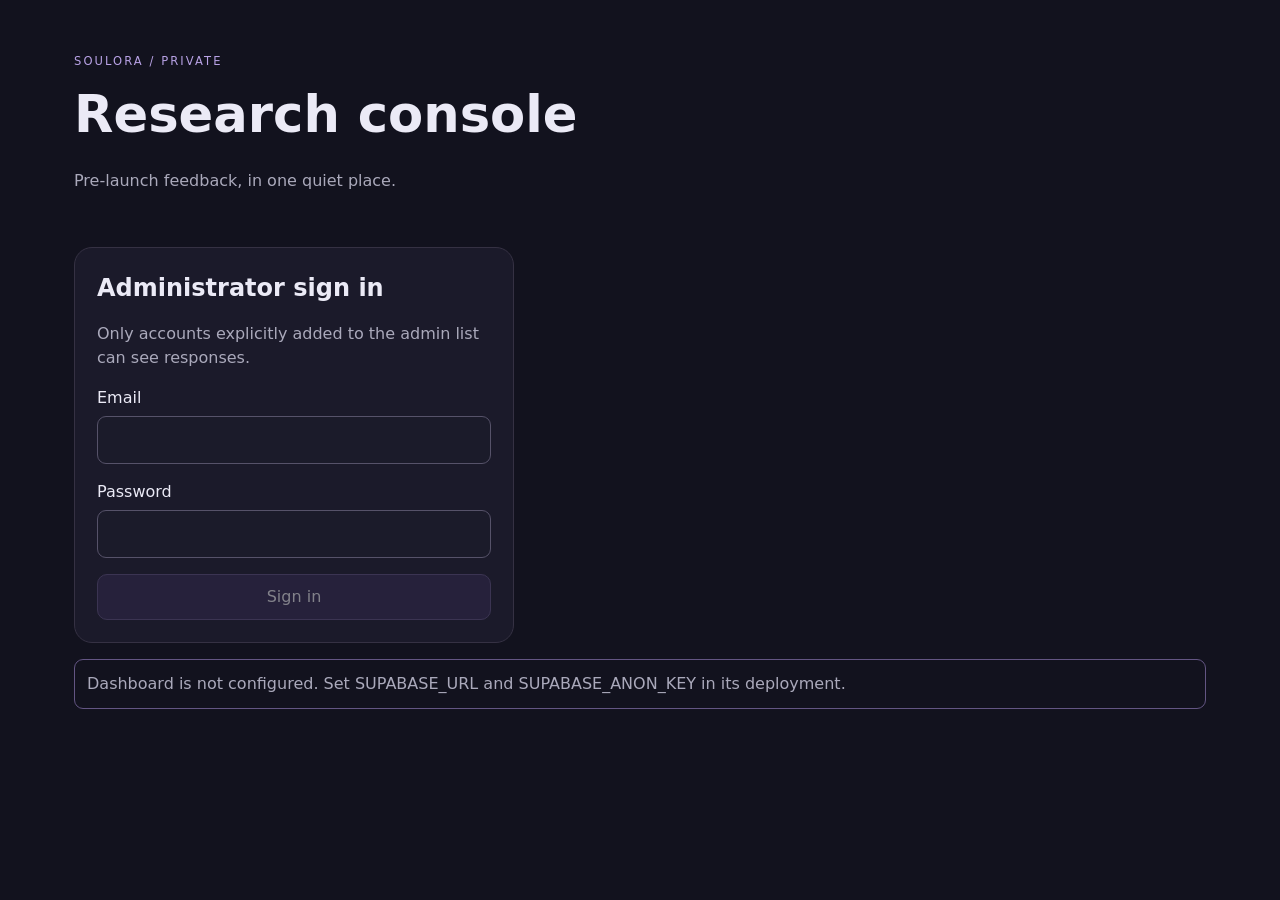
==== dashboard/index.html @ 777b0502 "feat: add prelaunch research backend" ====
<!doctype html>
<html lang="en">
<head>
  <meta charset="utf-8" />
  <meta name="viewport" content="width=device-width, initial-scale=1" />
  <meta name="robots" content="noindex, nofollow" />
  <title>Soulora · Research console</title>
  <link rel="stylesheet" href="./styles.css" />
</head>
<body>
  <main class="shell">
    <header><div><span class="eyebrow">SOULORA / PRIVATE</span><h1>Research console</h1><p>Pre-launch feedback, in one quiet place.</p></div><button id="sign-out" hidden>Sign out</button></header>
    <section id="login-panel" class="card login">
      <h2>Administrator sign in</h2><p>Only accounts explicitly added to the admin list can see responses.</p>
      <form id="login-form"><label>Email<input type="email" name="email" autocomplete="username" required /></label><label>Password<input type="password" name="password" autocomplete="current-password" required /></label><button type="submit">Sign in</button></form>
    </section>
    <section id="console" hidden>
      <div class="metrics" id="metrics"></div>
      <div class="toolbar"><label>Filter status <select id="status-filter"><option value="">All responses</option><option value="new">New</option><option value="reviewed">Reviewed</option><option value="contacted">Contacted</option></select></label><button id="refresh">Refresh</button><button id="export">Export displayed CSV</button></div>
      <div id="responses" class="responses"></div><div class="pagination"><button id="previous" disabled>Previous</button><span id="page-label"></span><button id="next" disabled>Next</button></div>
      <p class="hint">Research opt-in permits interview invitations only. This form does not grant marketing permission. Verify identity before handling an access or deletion request.</p>
    </section>
    <p id="message" role="status" aria-live="polite"></p>
  </main>
  <script type="module" src="./app.js"></script>
</body>
</html>
---- dashboard/styles.css ----
:root{font:16px/1.5 system-ui,-apple-system,sans-serif;color:#ebeaf6;background:#12121e}*{box-sizing:border-box}body{margin:0}.shell{max-width:1180px;margin:auto;padding:48px 24px}header{display:flex;align-items:start;justify-content:space-between;gap:20px;margin-bottom:38px}.eyebrow{color:#b8a2e5;letter-spacing:.18em;font-size:.72rem}h1{font-size:clamp(2rem,4vw,3.3rem);margin:4px 0}h2{margin:0 0 10px}p{color:#aaa9bb}button,select,input{font:inherit}button{border:1px solid #635583;background:#342b50;color:white;border-radius:10px;padding:10px 16px;cursor:pointer}button:hover{background:#493961}button:disabled{opacity:.45;cursor:default}input,select{border:1px solid #565269;border-radius:9px;background:#1b1b2a;color:white;padding:11px;width:100%}.card,.metric,.response{border:1px solid #353143;background:#1b1a2a;border-radius:18px;padding:22px}.login{max-width:440px}.login form{display:grid;gap:16px}.login label{display:grid;gap:6px}.metrics{display:grid;grid-template-columns:repeat(4,1fr);gap:12px}.metric strong{display:block;font-size:1.9rem}.metric span{color:#aaa9bb}.toolbar,.pagination{display:flex;align-items:end;gap:12px;margin:24px 0;flex-wrap:wrap}.toolbar label{min-width:170px}.responses{display:grid;gap:12px}.response{display:grid;grid-template-columns:minmax(180px,1fr) minmax(150px,1fr) minmax(120px,1fr);gap:16px}.response p{margin:5px 0;overflow-wrap:anywhere}.response small{color:#aaa9bb}.response select{max-width:180px}.response .note{white-space:pre-wrap}.hint{font-size:.85rem}#message:not(:empty){padding:12px;border:1px solid #635583;border-radius:9px}.pagination{justify-content:center}@media(max-width:760px){.metrics{grid-template-columns:repeat(2,1fr)}.response{grid-template-columns:1fr}.shell{padding:24px 16px}}
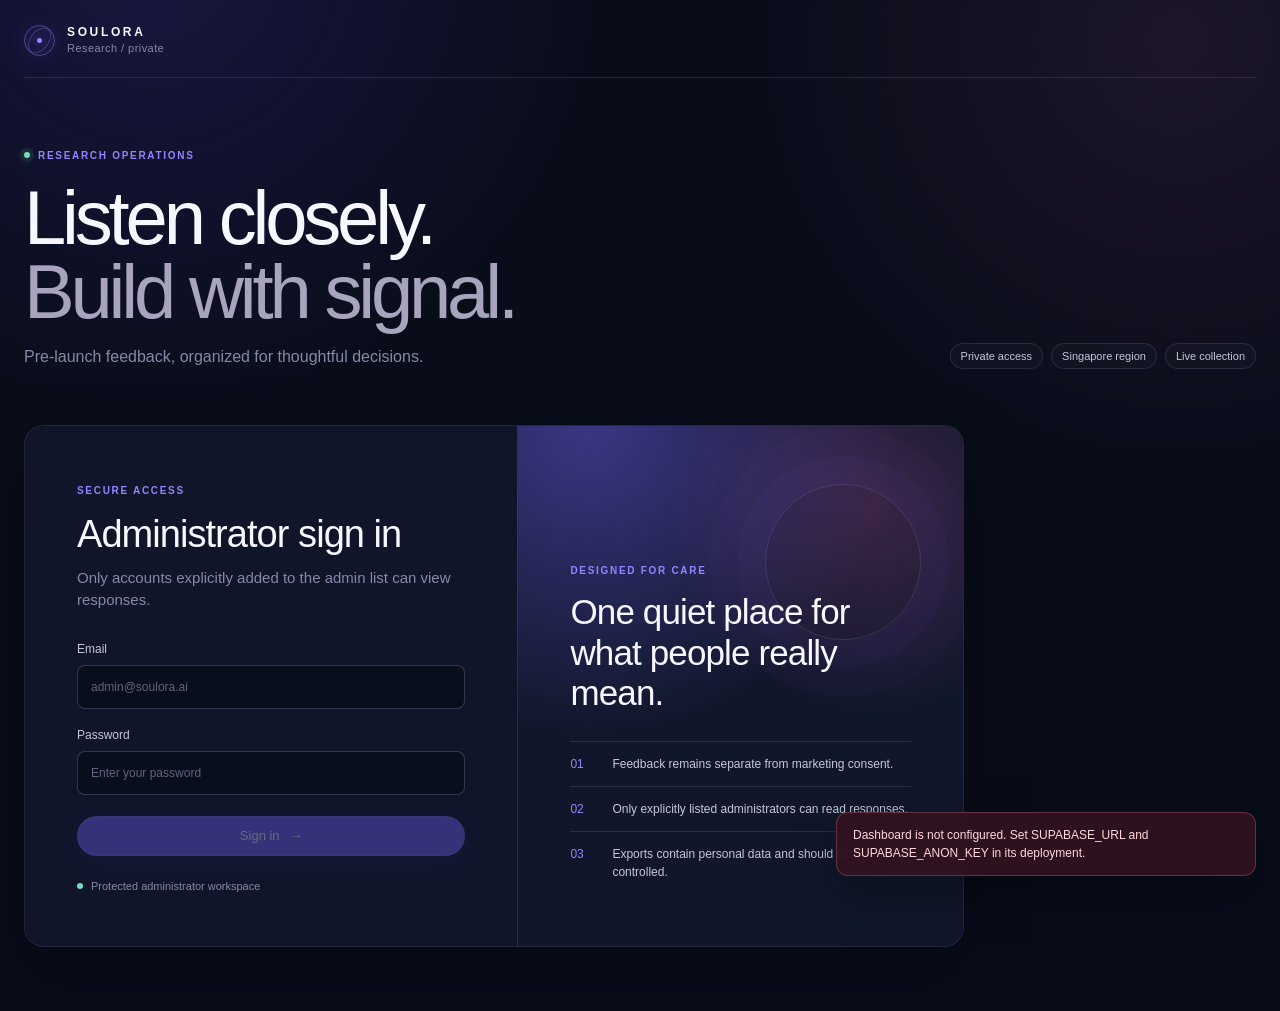
==== commit 8be8ed23: "feat: refine research dashboard interface" ====
--- a/dashboard/index.html
+++ b/dashboard/index.html
@@ -9,18 +9,79 @@
 </head>
 <body>
   <main class="shell">
-    <header><div><span class="eyebrow">SOULORA / PRIVATE</span><h1>Research console</h1><p>Pre-launch feedback, in one quiet place.</p></div><button id="sign-out" hidden>Sign out</button></header>
-    <section id="login-panel" class="card login">
-      <h2>Administrator sign in</h2><p>Only accounts explicitly added to the admin list can see responses.</p>
-      <form id="login-form"><label>Email<input type="email" name="email" autocomplete="username" required /></label><label>Password<input type="password" name="password" autocomplete="current-password" required /></label><button type="submit">Sign in</button></form>
+    <header class="topbar">
+      <div class="brand-lockup">
+        <span class="brand-orbit" aria-hidden="true"><i></i></span>
+        <div><strong>SOULORA</strong><span>Research / private</span></div>
+      </div>
+      <button id="sign-out" class="button button-quiet" hidden>Sign out</button>
+    </header>
+
+    <section class="hero" aria-labelledby="page-title">
+      <div>
+        <span class="hero-kicker"><i aria-hidden="true"></i> Research operations</span>
+        <h1 id="page-title">Listen closely.<br /><span>Build with signal.</span></h1>
+        <p>Pre-launch feedback, organized for thoughtful decisions.</p>
+      </div>
+      <div class="hero-context" aria-label="Workspace details">
+        <span>Private access</span><span>Singapore region</span><span>Live collection</span>
+      </div>
     </section>
+
+    <section id="login-panel" class="auth-layout">
+      <div class="card login">
+        <span class="section-label">Secure access</span>
+        <h2>Administrator sign in</h2>
+        <p>Only accounts explicitly added to the admin list can view responses.</p>
+        <form id="login-form">
+          <label>Email<input type="email" name="email" autocomplete="username" placeholder="admin@soulora.ai" required /></label>
+          <label>Password<input type="password" name="password" autocomplete="current-password" placeholder="Enter your password" required /></label>
+          <button class="button button-primary" type="submit">Sign in <span aria-hidden="true">→</span></button>
+        </form>
+        <small class="security-note"><i aria-hidden="true"></i> Protected administrator workspace</small>
+      </div>
+      <aside class="auth-aside" aria-label="Research handling principles">
+        <span class="section-label">Designed for care</span>
+        <h2>One quiet place for what people really mean.</h2>
+        <ul>
+          <li><span>01</span>Feedback remains separate from marketing consent.</li>
+          <li><span>02</span>Only explicitly listed administrators can read responses.</li>
+          <li><span>03</span>Exports contain personal data and should stay controlled.</li>
+        </ul>
+      </aside>
+    </section>
+
+    <section id="recovery-panel" class="auth-layout recovery-layout" hidden>
+      <div class="card login">
+        <span class="section-label">Account recovery</span>
+        <h2>Set a new password</h2><p>Choose a new password for your administrator account.</p>
+        <form id="recovery-form">
+          <label>New password<input type="password" name="password" autocomplete="new-password" minlength="8" placeholder="At least 8 characters" required /></label>
+          <label>Confirm new password<input type="password" name="confirmation" autocomplete="new-password" minlength="8" placeholder="Repeat your password" required /></label>
+          <button class="button button-primary" type="submit">Update password <span aria-hidden="true">→</span></button>
+        </form>
+        <button id="cancel-recovery" class="button button-text" type="button">← Back to sign in</button>
+      </div>
+    </section>
+
     <section id="console" hidden>
       <div class="metrics" id="metrics"></div>
-      <div class="toolbar"><label>Filter status <select id="status-filter"><option value="">All responses</option><option value="new">New</option><option value="reviewed">Reviewed</option><option value="contacted">Contacted</option></select></label><button id="refresh">Refresh</button><button id="export">Export displayed CSV</button></div>
-      <div id="responses" class="responses"></div><div class="pagination"><button id="previous" disabled>Previous</button><span id="page-label"></span><button id="next" disabled>Next</button></div>
-      <p class="hint">Research opt-in permits interview invitations only. This form does not grant marketing permission. Verify identity before handling an access or deletion request.</p>
+      <section class="workbench" aria-labelledby="responses-title">
+        <div class="workbench-heading">
+          <div><span class="section-label">Inbox</span><h2 id="responses-title">Research responses</h2></div>
+          <div class="toolbar">
+            <label><span>Filter status</span><select id="status-filter"><option value="">All responses</option><option value="new">New</option><option value="reviewed">Reviewed</option><option value="contacted">Contacted</option></select></label>
+            <button id="refresh" class="button button-quiet" type="button">Refresh</button>
+            <button id="export" class="button button-primary" type="button">Export CSV</button>
+          </div>
+        </div>
+        <div class="response-columns" aria-hidden="true"><span>Participant</span><span>Signal</span><span>Review</span></div>
+        <div id="responses" class="responses"></div>
+        <div class="pagination"><button id="previous" class="button button-quiet" disabled>← Previous</button><span id="page-label"></span><button id="next" class="button button-quiet" disabled>Next →</button></div>
+      </section>
+      <p class="hint"><strong>Handle with care.</strong> Research opt-in permits interview invitations only. It does not grant marketing permission. Verify identity before handling an access or deletion request.</p>
     </section>
-    <p id="message" role="status" aria-live="polite"></p>
+    <p id="message" class="toast" role="status" aria-live="polite" hidden></p>
   </main>
   <script type="module" src="./app.js"></script>
 </body>
--- a/dashboard/styles.css
+++ b/dashboard/styles.css
@@ -1 +1,208 @@
-:root{font:16px/1.5 system-ui,-apple-system,sans-serif;color:#ebeaf6;background:#12121e}*{box-sizing:border-box}body{margin:0}.shell{max-width:1180px;margin:auto;padding:48px 24px}header{display:flex;align-items:start;justify-content:space-between;gap:20px;margin-bottom:38px}.eyebrow{color:#b8a2e5;letter-spacing:.18em;font-size:.72rem}h1{font-size:clamp(2rem,4vw,3.3rem);margin:4px 0}h2{margin:0 0 10px}p{color:#aaa9bb}button,select,input{font:inherit}button{border:1px solid #635583;background:#342b50;color:white;border-radius:10px;padding:10px 16px;cursor:pointer}button:hover{background:#493961}button:disabled{opacity:.45;cursor:default}input,select{border:1px solid #565269;border-radius:9px;background:#1b1b2a;color:white;padding:11px;width:100%}.card,.metric,.response{border:1px solid #353143;background:#1b1a2a;border-radius:18px;padding:22px}.login{max-width:440px}.login form{display:grid;gap:16px}.login label{display:grid;gap:6px}.metrics{display:grid;grid-template-columns:repeat(4,1fr);gap:12px}.metric strong{display:block;font-size:1.9rem}.metric span{color:#aaa9bb}.toolbar,.pagination{display:flex;align-items:end;gap:12px;margin:24px 0;flex-wrap:wrap}.toolbar label{min-width:170px}.responses{display:grid;gap:12px}.response{display:grid;grid-template-columns:minmax(180px,1fr) minmax(150px,1fr) minmax(120px,1fr);gap:16px}.response p{margin:5px 0;overflow-wrap:anywhere}.response small{color:#aaa9bb}.response select{max-width:180px}.response .note{white-space:pre-wrap}.hint{font-size:.85rem}#message:not(:empty){padding:12px;border:1px solid #635583;border-radius:9px}.pagination{justify-content:center}@media(max-width:760px){.metrics{grid-template-columns:repeat(2,1fr)}.response{grid-template-columns:1fr}.shell{padding:24px 16px}}
+:root {
+  color-scheme: dark;
+  font: 15px/1.5 Inter, ui-sans-serif, -apple-system, BlinkMacSystemFont, "Segoe UI", sans-serif;
+  font-feature-settings: "ss01";
+  color: #f7f7ff;
+  background: #090d1a;
+  --canvas: #090d1a;
+  --surface: rgba(18, 24, 44, 0.82);
+  --surface-solid: #12182c;
+  --surface-raised: #171e35;
+  --surface-soft: rgba(24, 31, 55, 0.66);
+  --hairline: rgba(173, 184, 225, 0.14);
+  --hairline-strong: rgba(183, 194, 235, 0.24);
+  --ink: #f7f7ff;
+  --ink-secondary: #c3c7d9;
+  --ink-muted: #838aa5;
+  --primary: #7563ff;
+  --primary-bright: #9285ff;
+  --primary-soft: rgba(117, 99, 255, 0.14);
+  --positive: #74ddb4;
+  --positive-soft: rgba(116, 221, 180, 0.12);
+  --warning: #ffc776;
+  --danger: #ff8fa3;
+  --shadow: 0 28px 70px rgba(0, 0, 0, 0.28);
+}
+
+* { box-sizing: border-box; }
+html { min-width: 320px; background: var(--canvas); }
+
+body {
+  min-height: 100vh;
+  margin: 0;
+  color: var(--ink);
+  background:
+    radial-gradient(circle at 12% -4%, rgba(87, 58, 213, 0.2), transparent 30rem),
+    radial-gradient(circle at 92% 4%, rgba(214, 92, 187, 0.1), transparent 28rem),
+    var(--canvas);
+}
+
+body::before {
+  position: fixed;
+  inset: 0;
+  z-index: -1;
+  pointer-events: none;
+  content: "";
+  opacity: 0.34;
+  background-image:
+    linear-gradient(rgba(255,255,255,.018) 1px, transparent 1px),
+    linear-gradient(90deg, rgba(255,255,255,.018) 1px, transparent 1px);
+  background-size: 72px 72px;
+  -webkit-mask-image: linear-gradient(to bottom, black, transparent 68%);
+  mask-image: linear-gradient(to bottom, black, transparent 68%);
+}
+
+[hidden] { display: none !important; }
+button, select, input { font: inherit; -webkit-tap-highlight-color: transparent; }
+button:focus-visible, select:focus-visible, input:focus-visible { outline: 3px solid rgba(146, 133, 255, 0.26); outline-offset: 2px; }
+
+.shell { width: min(1240px, calc(100% - 48px)); margin: 0 auto; padding: 24px 0 64px; }
+.topbar { display: flex; align-items: center; justify-content: space-between; min-height: 54px; padding-bottom: 20px; border-bottom: 1px solid var(--hairline); }
+.brand-lockup { display: flex; align-items: center; gap: 12px; }
+.brand-lockup div { display: grid; gap: 1px; }
+.brand-lockup strong { font-size: 12px; line-height: 1.2; letter-spacing: .22em; }
+.brand-lockup span:not(.brand-orbit) { color: var(--ink-muted); font-size: 11px; letter-spacing: .04em; }
+
+.brand-orbit { position: relative; display: grid; width: 31px; height: 31px; place-items: center; border: 1px solid rgba(146, 133, 255, .45); border-radius: 50%; box-shadow: inset 0 0 18px rgba(117, 99, 255, .14), 0 0 24px rgba(117, 99, 255, .12); }
+.brand-orbit::before, .brand-orbit::after { position: absolute; content: ""; border: 1px solid rgba(146, 133, 255, .34); border-radius: 50%; }
+.brand-orbit::before { width: 17px; height: 27px; transform: rotate(38deg); }
+.brand-orbit::after { width: 5px; height: 5px; border: 0; background: var(--primary-bright); box-shadow: 0 0 10px var(--primary); }
+
+.hero { display: flex; align-items: end; justify-content: space-between; gap: 40px; padding: 64px 0 56px; }
+.hero-kicker, .section-label { color: var(--primary-bright); font-size: 10px; font-weight: 600; letter-spacing: .17em; text-transform: uppercase; }
+.hero-kicker { display: inline-flex; align-items: center; gap: 8px; }
+.hero-kicker i { width: 6px; height: 6px; border-radius: 50%; background: var(--positive); box-shadow: 0 0 0 4px rgba(116, 221, 180, .08), 0 0 12px rgba(116, 221, 180, .36); }
+h1, h2, p { margin-top: 0; }
+h1 { margin: 16px 0; font-size: clamp(44px, 6vw, 76px); font-weight: 300; line-height: .98; letter-spacing: -.055em; }
+h1 span { color: #a9a4be; }
+.hero p { max-width: 560px; margin-bottom: 0; color: var(--ink-muted); font-size: 16px; font-weight: 300; }
+.hero-context { display: flex; flex-wrap: wrap; justify-content: flex-end; gap: 8px; max-width: 360px; }
+.hero-context span, .pill, .moment-tag { display: inline-flex; align-items: center; min-height: 26px; padding: 4px 10px; border: 1px solid var(--hairline); border-radius: 999px; color: var(--ink-secondary); background: rgba(255, 255, 255, .025); font-size: 11px; white-space: nowrap; }
+
+.card, .workbench, .metric { border: 1px solid var(--hairline); background: var(--surface); box-shadow: var(--shadow); backdrop-filter: blur(18px); }
+.auth-layout { display: grid; grid-template-columns: minmax(0, 1.05fr) minmax(320px, .95fr); overflow: hidden; max-width: 940px; border: 1px solid var(--hairline); border-radius: 20px; background: rgba(14, 19, 36, .72); box-shadow: var(--shadow); }
+.recovery-layout { grid-template-columns: minmax(0, 520px); }
+.login { padding: clamp(28px, 5vw, 52px); border: 0; border-radius: 0; box-shadow: none; }
+.login h2, .auth-aside h2, .workbench h2 { margin: 12px 0 10px; font-weight: 300; line-height: 1.15; letter-spacing: -.025em; }
+.login h2 { font-size: clamp(27px, 4vw, 38px); }
+.login > p { max-width: 430px; margin-bottom: 28px; color: var(--ink-muted); }
+.login form { display: grid; gap: 17px; }
+.login label, .response-control label, .toolbar label { display: grid; gap: 7px; color: var(--ink-secondary); font-size: 12px; }
+
+input, select { width: 100%; min-height: 44px; padding: 10px 13px; border: 1px solid var(--hairline-strong); border-radius: 8px; color: var(--ink); background: rgba(7, 11, 23, .62); transition: border-color .18s ease, box-shadow .18s ease, background .18s ease; }
+input::placeholder { color: #5e657d; }
+input:hover, select:hover { border-color: rgba(183, 194, 235, .36); }
+input:focus, select:focus { border-color: var(--primary-bright); background: rgba(10, 14, 29, .9); box-shadow: 0 0 0 3px rgba(117, 99, 255, .1); outline: none; }
+
+.button { display: inline-flex; align-items: center; justify-content: center; gap: 10px; min-height: 40px; padding: 9px 16px; border: 1px solid transparent; border-radius: 999px; color: var(--ink); background: transparent; font-size: 13px; font-weight: 500; cursor: pointer; transition: transform .16s ease, border-color .16s ease, background .16s ease, color .16s ease, opacity .16s ease; }
+.button:hover:not(:disabled) { transform: translateY(-1px); }
+.button:active:not(:disabled) { transform: translateY(0); }
+.button:disabled { opacity: .38; cursor: default; }
+.button-primary { border-color: rgba(255,255,255,.08); background: var(--primary); box-shadow: 0 8px 26px rgba(82, 62, 219, .22); }
+.button-primary:hover:not(:disabled) { background: #6653f0; }
+.login .button-primary { width: 100%; margin-top: 4px; }
+.button-quiet { border-color: var(--hairline); color: var(--ink-secondary); background: rgba(255, 255, 255, .025); }
+.button-quiet:hover:not(:disabled) { border-color: var(--hairline-strong); color: var(--ink); background: rgba(255, 255, 255, .045); }
+.button-text { justify-content: flex-start; margin-top: 13px; padding-inline: 2px; color: var(--ink-muted); }
+.button-text:hover:not(:disabled) { color: var(--ink); }
+
+.security-note { display: flex; align-items: center; gap: 8px; margin-top: 22px; color: var(--ink-muted); font-size: 11px; }
+.security-note i { width: 6px; height: 6px; border-radius: 50%; background: var(--positive); }
+.auth-aside { position: relative; display: flex; flex-direction: column; justify-content: end; overflow: hidden; min-height: 510px; padding: clamp(30px, 5vw, 52px); border-left: 1px solid var(--hairline); background: radial-gradient(circle at 80% 16%, rgba(244, 98, 188, .18), transparent 36%), radial-gradient(circle at 16% 0%, rgba(117, 99, 255, .42), transparent 48%), #11172b; }
+.auth-aside::before { position: absolute; top: 58px; right: 42px; width: 154px; height: 154px; content: ""; border: 1px solid rgba(196, 185, 255, .15); border-radius: 50%; box-shadow: 0 0 0 28px rgba(117, 99, 255, .035), 0 0 0 56px rgba(117, 99, 255, .022); }
+.auth-aside h2 { position: relative; max-width: 430px; margin: 14px 0 28px; font-size: clamp(25px, 3vw, 35px); }
+.auth-aside ul { position: relative; display: grid; gap: 0; margin: 0; padding: 0; list-style: none; }
+.auth-aside li { display: grid; grid-template-columns: 30px 1fr; gap: 12px; padding: 13px 0; border-top: 1px solid var(--hairline); color: var(--ink-secondary); font-size: 12px; }
+.auth-aside li span { color: var(--primary-bright); font-variant-numeric: tabular-nums; }
+
+#console { display: grid; gap: 22px; }
+.metrics { display: grid; grid-template-columns: repeat(4, minmax(0, 1fr)); gap: 12px; }
+.metric { position: relative; overflow: hidden; min-height: 145px; padding: 20px; border-radius: 14px; box-shadow: none; }
+.metric::after { position: absolute; inset: auto -18px -26px auto; width: 80px; height: 80px; content: ""; border: 1px solid var(--metric-accent, rgba(117, 99, 255, .24)); border-radius: 50%; box-shadow: 0 0 0 18px rgba(117, 99, 255, .025); }
+.metric-2 { --metric-accent: rgba(255, 199, 118, .26); }
+.metric-3 { --metric-accent: rgba(116, 221, 180, .28); }
+.metric-4 { --metric-accent: rgba(255, 143, 163, .26); }
+.metric-label { display: block; min-height: 35px; color: var(--ink-muted); font-size: 11px; text-transform: uppercase; letter-spacing: .08em; }
+.metric strong { display: block; margin-top: 3px; font-size: 36px; font-weight: 300; line-height: 1; letter-spacing: -.045em; font-variant-numeric: tabular-nums; }
+.metric small { display: block; margin-top: 12px; color: var(--ink-muted); font-size: 10px; }
+
+.workbench { overflow: hidden; border-radius: 18px; box-shadow: none; }
+.workbench-heading { display: flex; align-items: end; justify-content: space-between; gap: 24px; padding: 24px; border-bottom: 1px solid var(--hairline); }
+.workbench h2 { margin-bottom: 0; font-size: 25px; }
+.toolbar { display: flex; align-items: end; justify-content: flex-end; gap: 9px; }
+.toolbar label { min-width: 170px; }
+.toolbar select { min-height: 40px; padding-block: 7px; }
+.response-columns, .response { display: grid; grid-template-columns: minmax(220px, .85fr) minmax(300px, 1.45fr) minmax(150px, .55fr); gap: 22px; }
+.response-columns { padding: 11px 24px; border-bottom: 1px solid var(--hairline); color: var(--ink-muted); font-size: 9px; letter-spacing: .13em; text-transform: uppercase; }
+.responses { display: grid; }
+.response { align-items: start; padding: 22px 24px; border-bottom: 1px solid var(--hairline); transition: background .18s ease; }
+.response:hover { background: rgba(255, 255, 255, .018); }
+.response-email { display: block; overflow-wrap: anywhere; font-size: 13px; font-weight: 500; }
+.response time { display: block; margin-top: 6px; color: var(--ink-muted); font-size: 11px; font-variant-numeric: tabular-nums; }
+.response-meta { display: flex; flex-wrap: wrap; gap: 6px; margin-top: 14px; }
+.pill-positive { border-color: rgba(116, 221, 180, .2); color: var(--positive); background: var(--positive-soft); }
+.moment-list { display: flex; flex-wrap: wrap; gap: 6px; }
+.moment-tag { border-color: rgba(146, 133, 255, .18); color: #bcb5ff; background: var(--primary-soft); text-transform: capitalize; }
+.response .note { margin: 13px 0 0; color: var(--ink-secondary); line-height: 1.62; overflow-wrap: anywhere; white-space: pre-wrap; }
+.response-control { display: flex; justify-content: flex-end; }
+.response-control label { width: min(100%, 170px); }
+.status-select { min-height: 38px; padding-block: 7px; text-transform: capitalize; }
+.status-new { border-color: rgba(255, 199, 118, .25); color: var(--warning); }
+.status-reviewed { border-color: rgba(146, 133, 255, .28); color: #bcb5ff; }
+.status-contacted { border-color: rgba(116, 221, 180, .24); color: var(--positive); }
+
+.empty-state { display: grid; justify-items: center; padding: 64px 24px; text-align: center; }
+.empty-state > span { color: var(--primary-bright); font-size: 28px; }
+.empty-state strong { margin-top: 12px; font-weight: 400; }
+.empty-state p { margin: 5px 0 0; color: var(--ink-muted); }
+.pagination { display: flex; align-items: center; justify-content: center; gap: 16px; padding: 18px 24px; }
+.pagination span { min-width: 88px; color: var(--ink-muted); font-size: 11px; font-variant-numeric: tabular-nums; text-align: center; }
+.hint { margin: 0; padding: 15px 18px; border: 1px solid var(--hairline); border-radius: 12px; color: var(--ink-muted); background: rgba(255,255,255,.018); font-size: 11px; }
+.hint strong { color: var(--ink-secondary); font-weight: 500; }
+
+.toast { position: fixed; right: 24px; bottom: 24px; z-index: 10; max-width: min(420px, calc(100vw - 48px)); margin: 0; padding: 13px 16px; border: 1px solid rgba(255, 143, 163, .25); border-radius: 12px; color: #ffd8df; background: rgba(49, 19, 32, .94); box-shadow: 0 18px 50px rgba(0,0,0,.34); backdrop-filter: blur(18px); font-size: 12px; }
+.toast-success { border-color: rgba(116, 221, 180, .25); color: #c8f6e4; background: rgba(14, 47, 39, .95); }
+.toast-info { border-color: rgba(146, 133, 255, .25); color: #ddd9ff; background: rgba(31, 27, 67, .95); }
+
+@media (max-width: 900px) {
+  .hero { align-items: start; flex-direction: column; }
+  .hero-context { justify-content: flex-start; }
+  .auth-layout { grid-template-columns: 1fr; }
+  .auth-aside { min-height: 390px; border-top: 1px solid var(--hairline); border-left: 0; }
+  .metrics { grid-template-columns: repeat(2, minmax(0, 1fr)); }
+  .workbench-heading { align-items: start; flex-direction: column; }
+  .toolbar { width: 100%; justify-content: flex-start; flex-wrap: wrap; }
+  .response-columns { display: none; }
+  .response { grid-template-columns: minmax(200px, .75fr) minmax(280px, 1.25fr); }
+  .response-control { grid-column: 2; justify-content: flex-start; }
+}
+
+@media (max-width: 620px) {
+  .shell { width: min(100% - 28px, 1240px); padding-top: 14px; }
+  .topbar { padding-bottom: 14px; }
+  .hero { gap: 22px; padding: 42px 0 34px; }
+  h1 { font-size: clamp(40px, 13vw, 56px); }
+  .hero-context { gap: 6px; }
+  .hero-context span { min-height: 24px; padding: 3px 8px; font-size: 10px; }
+  .auth-layout { border-radius: 16px; }
+  .login { padding: 28px 22px; }
+  .auth-aside { min-height: 360px; padding: 30px 22px; }
+  .metrics { grid-template-columns: repeat(2, minmax(0, 1fr)); gap: 8px; }
+  .metric { min-height: 128px; padding: 16px; }
+  .metric-label { min-height: 32px; font-size: 9px; }
+  .metric strong { font-size: 30px; }
+  .workbench-heading { padding: 20px 16px; }
+  .toolbar { display: grid; grid-template-columns: 1fr 1fr; }
+  .toolbar label { grid-column: 1 / -1; min-width: 0; }
+  .toolbar .button { width: 100%; }
+  .response { grid-template-columns: 1fr; gap: 18px; padding: 20px 16px; }
+  .response-control { grid-column: auto; justify-content: stretch; }
+  .response-control label { width: 100%; }
+  .pagination { gap: 8px; padding: 16px 10px; }
+  .pagination .button { min-height: 40px; padding-inline: 12px; }
+  .toast { right: 14px; bottom: 14px; max-width: calc(100vw - 28px); }
+}
+
+@media (prefers-reduced-motion: reduce) {
+  *, *::before, *::after { scroll-behavior: auto !important; transition-duration: .01ms !important; animation-duration: .01ms !important; animation-iteration-count: 1 !important; }
+}
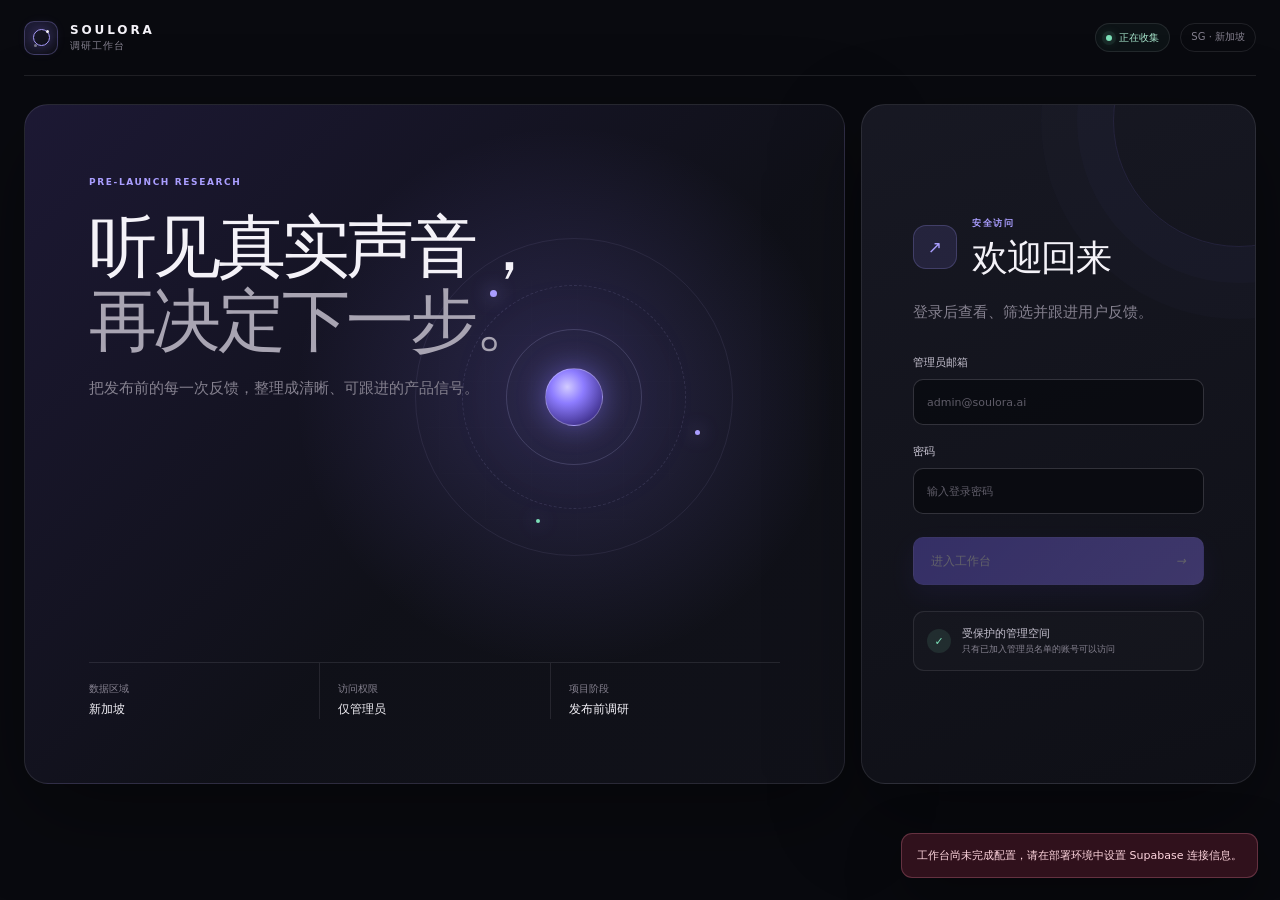
==== commit 98e487c2: "feat: redesign dashboard in Chinese" ====
--- a/dashboard/index.html
+++ b/dashboard/index.html
@@ -1,86 +1,101 @@
 <!doctype html>
-<html lang="en">
+<html lang="zh-CN">
 <head>
   <meta charset="utf-8" />
   <meta name="viewport" content="width=device-width, initial-scale=1" />
   <meta name="robots" content="noindex, nofollow" />
-  <title>Soulora · Research console</title>
+  <title>Soulora · 调研工作台</title>
   <link rel="stylesheet" href="./styles.css" />
 </head>
 <body>
   <main class="shell">
     <header class="topbar">
       <div class="brand-lockup">
-        <span class="brand-orbit" aria-hidden="true"><i></i></span>
-        <div><strong>SOULORA</strong><span>Research / private</span></div>
+        <span class="brand-mark" aria-hidden="true"><i></i><b></b></span>
+        <div><strong>SOULORA</strong><span>调研工作台</span></div>
       </div>
-      <button id="sign-out" class="button button-quiet" hidden>Sign out</button>
+      <div class="topbar-actions">
+        <span class="live-status"><i aria-hidden="true"></i>正在收集</span>
+        <span class="region-tag">SG · 新加坡</span>
+        <button id="sign-out" class="button button-quiet" hidden>退出登录</button>
+      </div>
     </header>
 
-    <section class="hero" aria-labelledby="page-title">
-      <div>
-        <span class="hero-kicker"><i aria-hidden="true"></i> Research operations</span>
-        <h1 id="page-title">Listen closely.<br /><span>Build with signal.</span></h1>
-        <p>Pre-launch feedback, organized for thoughtful decisions.</p>
+    <section id="login-panel" class="auth-stage">
+      <div class="auth-story">
+        <div class="story-copy">
+          <span class="section-label">PRE-LAUNCH RESEARCH</span>
+          <h1>听见真实声音，<br /><span>再决定下一步。</span></h1>
+          <p>把发布前的每一次反馈，整理成清晰、可跟进的产品信号。</p>
+        </div>
+        <div class="signal-visual" aria-hidden="true">
+          <span class="signal-core"></span>
+          <i class="orbit orbit-one"></i><i class="orbit orbit-two"></i><i class="orbit orbit-three"></i>
+          <b class="signal-dot dot-one"></b><b class="signal-dot dot-two"></b><b class="signal-dot dot-three"></b>
+        </div>
+        <div class="story-meta">
+          <div><span>数据区域</span><strong>新加坡</strong></div>
+          <div><span>访问权限</span><strong>仅管理员</strong></div>
+          <div><span>项目阶段</span><strong>发布前调研</strong></div>
+        </div>
       </div>
-      <div class="hero-context" aria-label="Workspace details">
-        <span>Private access</span><span>Singapore region</span><span>Live collection</span>
+
+      <div class="auth-card">
+        <div class="auth-card-head">
+          <span class="auth-icon" aria-hidden="true">↗</span>
+          <div><span class="section-label">安全访问</span><h2>欢迎回来</h2></div>
+        </div>
+        <p>登录后查看、筛选并跟进用户反馈。</p>
+        <form id="login-form">
+          <label>管理员邮箱<input type="email" name="email" autocomplete="username" placeholder="admin@soulora.ai" required /></label>
+          <label>密码<input type="password" name="password" autocomplete="current-password" placeholder="输入登录密码" required /></label>
+          <button class="button button-primary" type="submit"><span>进入工作台</span><i aria-hidden="true">→</i></button>
+        </form>
+        <div class="security-note"><span aria-hidden="true">✓</span><p><strong>受保护的管理空间</strong><small>只有已加入管理员名单的账号可以访问</small></p></div>
       </div>
     </section>
 
-    <section id="login-panel" class="auth-layout">
-      <div class="card login">
-        <span class="section-label">Secure access</span>
-        <h2>Administrator sign in</h2>
-        <p>Only accounts explicitly added to the admin list can view responses.</p>
-        <form id="login-form">
-          <label>Email<input type="email" name="email" autocomplete="username" placeholder="admin@soulora.ai" required /></label>
-          <label>Password<input type="password" name="password" autocomplete="current-password" placeholder="Enter your password" required /></label>
-          <button class="button button-primary" type="submit">Sign in <span aria-hidden="true">→</span></button>
+    <section id="recovery-panel" class="recovery-stage" hidden>
+      <div class="auth-card recovery-card">
+        <div class="auth-card-head">
+          <span class="auth-icon" aria-hidden="true">✦</span>
+          <div><span class="section-label">账号恢复</span><h2>设置新密码</h2></div>
+        </div>
+        <p>新密码至少需要 8 个字符。</p>
+        <form id="recovery-form">
+          <label>新密码<input type="password" name="password" autocomplete="new-password" minlength="8" placeholder="至少 8 个字符" required /></label>
+          <label>确认新密码<input type="password" name="confirmation" autocomplete="new-password" minlength="8" placeholder="再次输入新密码" required /></label>
+          <button class="button button-primary" type="submit"><span>更新密码</span><i aria-hidden="true">→</i></button>
         </form>
-        <small class="security-note"><i aria-hidden="true"></i> Protected administrator workspace</small>
-      </div>
-      <aside class="auth-aside" aria-label="Research handling principles">
-        <span class="section-label">Designed for care</span>
-        <h2>One quiet place for what people really mean.</h2>
-        <ul>
-          <li><span>01</span>Feedback remains separate from marketing consent.</li>
-          <li><span>02</span>Only explicitly listed administrators can read responses.</li>
-          <li><span>03</span>Exports contain personal data and should stay controlled.</li>
-        </ul>
-      </aside>
-    </section>
-
-    <section id="recovery-panel" class="auth-layout recovery-layout" hidden>
-      <div class="card login">
-        <span class="section-label">Account recovery</span>
-        <h2>Set a new password</h2><p>Choose a new password for your administrator account.</p>
-        <form id="recovery-form">
-          <label>New password<input type="password" name="password" autocomplete="new-password" minlength="8" placeholder="At least 8 characters" required /></label>
-          <label>Confirm new password<input type="password" name="confirmation" autocomplete="new-password" minlength="8" placeholder="Repeat your password" required /></label>
-          <button class="button button-primary" type="submit">Update password <span aria-hidden="true">→</span></button>
-        </form>
-        <button id="cancel-recovery" class="button button-text" type="button">← Back to sign in</button>
+        <button id="cancel-recovery" class="button button-text" type="button">← 返回登录</button>
       </div>
     </section>
 
     <section id="console" hidden>
+      <div class="dashboard-heading">
+        <div><span class="section-label">RESEARCH INBOX</span><h1>用户反馈</h1><p>查看调研信号，标记处理进度，并导出当前结果。</p></div>
+        <div class="dashboard-date"><span>工作台状态</span><strong><i aria-hidden="true"></i>实时同步</strong><small>数据安全存储于 Supabase</small></div>
+      </div>
+
       <div class="metrics" id="metrics"></div>
+
       <section class="workbench" aria-labelledby="responses-title">
         <div class="workbench-heading">
-          <div><span class="section-label">Inbox</span><h2 id="responses-title">Research responses</h2></div>
+          <div><span class="section-label">反馈列表</span><h2 id="responses-title">调研回复</h2></div>
           <div class="toolbar">
-            <label><span>Filter status</span><select id="status-filter"><option value="">All responses</option><option value="new">New</option><option value="reviewed">Reviewed</option><option value="contacted">Contacted</option></select></label>
-            <button id="refresh" class="button button-quiet" type="button">Refresh</button>
-            <button id="export" class="button button-primary" type="button">Export CSV</button>
+            <label><span>处理状态</span><select id="status-filter"><option value="">全部反馈</option><option value="new">新反馈</option><option value="reviewed">已查看</option><option value="contacted">已联系</option></select></label>
+            <button id="refresh" class="button button-quiet" type="button"><span aria-hidden="true">↻</span>刷新</button>
+            <button id="export" class="button button-primary" type="button">导出 CSV <span aria-hidden="true">↓</span></button>
           </div>
         </div>
-        <div class="response-columns" aria-hidden="true"><span>Participant</span><span>Signal</span><span>Review</span></div>
+        <div class="response-columns" aria-hidden="true"><span>参与者</span><span>反馈内容</span><span>处理进度</span></div>
         <div id="responses" class="responses"></div>
-        <div class="pagination"><button id="previous" class="button button-quiet" disabled>← Previous</button><span id="page-label"></span><button id="next" class="button button-quiet" disabled>Next →</button></div>
+        <div class="pagination"><button id="previous" class="button button-quiet" disabled>← 上一页</button><span id="page-label"></span><button id="next" class="button button-quiet" disabled>下一页 →</button></div>
       </section>
-      <p class="hint"><strong>Handle with care.</strong> Research opt-in permits interview invitations only. It does not grant marketing permission. Verify identity before handling an access or deletion request.</p>
+
+      <p class="hint"><span aria-hidden="true">i</span><span><strong>谨慎处理个人数据。</strong> 调研邀约授权仅用于邀请用户参与访谈，不代表用户同意接收营销信息。处理访问或删除请求前，请先核实身份。</span></p>
     </section>
+
     <p id="message" class="toast" role="status" aria-live="polite" hidden></p>
   </main>
   <script type="module" src="./app.js"></script>
--- a/dashboard/styles.css
+++ b/dashboard/styles.css
@@ -1,205 +1,221 @@
 :root {
   color-scheme: dark;
-  font: 15px/1.5 Inter, ui-sans-serif, -apple-system, BlinkMacSystemFont, "Segoe UI", sans-serif;
-  font-feature-settings: "ss01";
-  color: #f7f7ff;
-  background: #090d1a;
-  --canvas: #090d1a;
-  --surface: rgba(18, 24, 44, 0.82);
-  --surface-solid: #12182c;
-  --surface-raised: #171e35;
-  --surface-soft: rgba(24, 31, 55, 0.66);
-  --hairline: rgba(173, 184, 225, 0.14);
-  --hairline-strong: rgba(183, 194, 235, 0.24);
-  --ink: #f7f7ff;
-  --ink-secondary: #c3c7d9;
-  --ink-muted: #838aa5;
-  --primary: #7563ff;
-  --primary-bright: #9285ff;
-  --primary-soft: rgba(117, 99, 255, 0.14);
-  --positive: #74ddb4;
-  --positive-soft: rgba(116, 221, 180, 0.12);
-  --warning: #ffc776;
-  --danger: #ff8fa3;
-  --shadow: 0 28px 70px rgba(0, 0, 0, 0.28);
+  font: 15px/1.55 Inter, "SF Pro Display", "PingFang SC", "Microsoft YaHei", ui-sans-serif, system-ui, sans-serif;
+  color: #f4f2f8;
+  background: #090a0f;
+  --canvas: #090a0f;
+  --panel: #11121a;
+  --panel-raised: #151620;
+  --panel-soft: #191a24;
+  --line: rgba(232, 228, 244, .1);
+  --line-strong: rgba(232, 228, 244, .18);
+  --ink: #f4f2f8;
+  --ink-2: #c6c2d0;
+  --ink-3: #85818f;
+  --violet: #8d7cff;
+  --violet-bright: #aa9eff;
+  --violet-soft: rgba(141, 124, 255, .13);
+  --green: #7de0b8;
+  --green-soft: rgba(125, 224, 184, .11);
+  --amber: #f3bd6b;
+  --rose: #ff91aa;
+  --shadow: 0 30px 90px rgba(0, 0, 0, .34);
 }
 
 * { box-sizing: border-box; }
 html { min-width: 320px; background: var(--canvas); }
-
-body {
-  min-height: 100vh;
-  margin: 0;
-  color: var(--ink);
+body { min-height: 100vh; margin: 0; background: var(--canvas); }
+body::before {
+  position: fixed; inset: 0; z-index: -2; content: ""; pointer-events: none;
   background:
-    radial-gradient(circle at 12% -4%, rgba(87, 58, 213, 0.2), transparent 30rem),
-    radial-gradient(circle at 92% 4%, rgba(214, 92, 187, 0.1), transparent 28rem),
-    var(--canvas);
-}
-
-body::before {
-  position: fixed;
-  inset: 0;
-  z-index: -1;
-  pointer-events: none;
-  content: "";
-  opacity: 0.34;
-  background-image:
-    linear-gradient(rgba(255,255,255,.018) 1px, transparent 1px),
-    linear-gradient(90deg, rgba(255,255,255,.018) 1px, transparent 1px);
-  background-size: 72px 72px;
-  -webkit-mask-image: linear-gradient(to bottom, black, transparent 68%);
-  mask-image: linear-gradient(to bottom, black, transparent 68%);
+    radial-gradient(circle at 11% 0%, rgba(100, 75, 215, .14), transparent 27rem),
+    radial-gradient(circle at 92% 12%, rgba(172, 75, 172, .07), transparent 24rem);
+}
+body::after {
+  position: fixed; inset: 0; z-index: -1; content: ""; pointer-events: none; opacity: .42;
+  background-image: linear-gradient(rgba(255,255,255,.012) 1px, transparent 1px), linear-gradient(90deg, rgba(255,255,255,.012) 1px, transparent 1px);
+  background-size: 64px 64px;
+  -webkit-mask-image: linear-gradient(to bottom, black, transparent 75%);
+  mask-image: linear-gradient(to bottom, black, transparent 75%);
 }
 
 [hidden] { display: none !important; }
 button, select, input { font: inherit; -webkit-tap-highlight-color: transparent; }
-button:focus-visible, select:focus-visible, input:focus-visible { outline: 3px solid rgba(146, 133, 255, 0.26); outline-offset: 2px; }
-
-.shell { width: min(1240px, calc(100% - 48px)); margin: 0 auto; padding: 24px 0 64px; }
-.topbar { display: flex; align-items: center; justify-content: space-between; min-height: 54px; padding-bottom: 20px; border-bottom: 1px solid var(--hairline); }
-.brand-lockup { display: flex; align-items: center; gap: 12px; }
-.brand-lockup div { display: grid; gap: 1px; }
-.brand-lockup strong { font-size: 12px; line-height: 1.2; letter-spacing: .22em; }
-.brand-lockup span:not(.brand-orbit) { color: var(--ink-muted); font-size: 11px; letter-spacing: .04em; }
-
-.brand-orbit { position: relative; display: grid; width: 31px; height: 31px; place-items: center; border: 1px solid rgba(146, 133, 255, .45); border-radius: 50%; box-shadow: inset 0 0 18px rgba(117, 99, 255, .14), 0 0 24px rgba(117, 99, 255, .12); }
-.brand-orbit::before, .brand-orbit::after { position: absolute; content: ""; border: 1px solid rgba(146, 133, 255, .34); border-radius: 50%; }
-.brand-orbit::before { width: 17px; height: 27px; transform: rotate(38deg); }
-.brand-orbit::after { width: 5px; height: 5px; border: 0; background: var(--primary-bright); box-shadow: 0 0 10px var(--primary); }
-
-.hero { display: flex; align-items: end; justify-content: space-between; gap: 40px; padding: 64px 0 56px; }
-.hero-kicker, .section-label { color: var(--primary-bright); font-size: 10px; font-weight: 600; letter-spacing: .17em; text-transform: uppercase; }
-.hero-kicker { display: inline-flex; align-items: center; gap: 8px; }
-.hero-kicker i { width: 6px; height: 6px; border-radius: 50%; background: var(--positive); box-shadow: 0 0 0 4px rgba(116, 221, 180, .08), 0 0 12px rgba(116, 221, 180, .36); }
+button:focus-visible, select:focus-visible, input:focus-visible { outline: 3px solid rgba(170, 158, 255, .28); outline-offset: 2px; }
 h1, h2, p { margin-top: 0; }
-h1 { margin: 16px 0; font-size: clamp(44px, 6vw, 76px); font-weight: 300; line-height: .98; letter-spacing: -.055em; }
-h1 span { color: #a9a4be; }
-.hero p { max-width: 560px; margin-bottom: 0; color: var(--ink-muted); font-size: 16px; font-weight: 300; }
-.hero-context { display: flex; flex-wrap: wrap; justify-content: flex-end; gap: 8px; max-width: 360px; }
-.hero-context span, .pill, .moment-tag { display: inline-flex; align-items: center; min-height: 26px; padding: 4px 10px; border: 1px solid var(--hairline); border-radius: 999px; color: var(--ink-secondary); background: rgba(255, 255, 255, .025); font-size: 11px; white-space: nowrap; }
-
-.card, .workbench, .metric { border: 1px solid var(--hairline); background: var(--surface); box-shadow: var(--shadow); backdrop-filter: blur(18px); }
-.auth-layout { display: grid; grid-template-columns: minmax(0, 1.05fr) minmax(320px, .95fr); overflow: hidden; max-width: 940px; border: 1px solid var(--hairline); border-radius: 20px; background: rgba(14, 19, 36, .72); box-shadow: var(--shadow); }
-.recovery-layout { grid-template-columns: minmax(0, 520px); }
-.login { padding: clamp(28px, 5vw, 52px); border: 0; border-radius: 0; box-shadow: none; }
-.login h2, .auth-aside h2, .workbench h2 { margin: 12px 0 10px; font-weight: 300; line-height: 1.15; letter-spacing: -.025em; }
-.login h2 { font-size: clamp(27px, 4vw, 38px); }
-.login > p { max-width: 430px; margin-bottom: 28px; color: var(--ink-muted); }
-.login form { display: grid; gap: 17px; }
-.login label, .response-control label, .toolbar label { display: grid; gap: 7px; color: var(--ink-secondary); font-size: 12px; }
-
-input, select { width: 100%; min-height: 44px; padding: 10px 13px; border: 1px solid var(--hairline-strong); border-radius: 8px; color: var(--ink); background: rgba(7, 11, 23, .62); transition: border-color .18s ease, box-shadow .18s ease, background .18s ease; }
-input::placeholder { color: #5e657d; }
-input:hover, select:hover { border-color: rgba(183, 194, 235, .36); }
-input:focus, select:focus { border-color: var(--primary-bright); background: rgba(10, 14, 29, .9); box-shadow: 0 0 0 3px rgba(117, 99, 255, .1); outline: none; }
-
-.button { display: inline-flex; align-items: center; justify-content: center; gap: 10px; min-height: 40px; padding: 9px 16px; border: 1px solid transparent; border-radius: 999px; color: var(--ink); background: transparent; font-size: 13px; font-weight: 500; cursor: pointer; transition: transform .16s ease, border-color .16s ease, background .16s ease, color .16s ease, opacity .16s ease; }
+
+.shell { width: min(1360px, calc(100% - 48px)); margin: 0 auto; padding-bottom: 56px; }
+.topbar { display: flex; align-items: center; justify-content: space-between; min-height: 76px; border-bottom: 1px solid var(--line); }
+.brand-lockup, .topbar-actions, .auth-card-head, .live-status, .dashboard-date strong { display: flex; align-items: center; }
+.brand-lockup { gap: 12px; }
+.brand-lockup > div { display: grid; gap: 0; }
+.brand-lockup strong { font-size: 12px; line-height: 1.35; letter-spacing: .24em; }
+.brand-lockup div span { color: var(--ink-3); font-size: 10px; letter-spacing: .1em; }
+.brand-mark { position: relative; display: grid; width: 34px; height: 34px; place-items: center; border: 1px solid rgba(170,158,255,.28); border-radius: 10px; background: linear-gradient(145deg, rgba(141,124,255,.14), rgba(255,255,255,.015)); }
+.brand-mark::before { width: 15px; height: 15px; content: ""; border: 1px solid var(--violet-bright); border-radius: 50%; box-shadow: 0 0 15px rgba(141,124,255,.45); }
+.brand-mark i, .brand-mark b { position: absolute; width: 3px; height: 3px; border-radius: 50%; background: var(--ink); }
+.brand-mark i { top: 8px; right: 8px; }
+.brand-mark b { bottom: 7px; left: 9px; opacity: .42; }
+.topbar-actions { gap: 10px; }
+.live-status, .region-tag { min-height: 29px; padding: 5px 10px; border: 1px solid var(--line); border-radius: 999px; color: var(--ink-3); font-size: 10px; }
+.live-status { gap: 7px; color: #a9e8ce; background: rgba(125,224,184,.045); }
+.live-status i, .dashboard-date i { width: 6px; height: 6px; border-radius: 50%; background: var(--green); box-shadow: 0 0 0 4px rgba(125,224,184,.08), 0 0 11px rgba(125,224,184,.36); }
+
+.section-label { color: var(--violet-bright); font-size: 9px; font-weight: 650; letter-spacing: .18em; text-transform: uppercase; }
+.auth-stage { display: grid; grid-template-columns: minmax(0, 1.35fr) minmax(360px, .65fr); gap: 16px; padding-top: 28px; }
+.auth-story, .auth-card { position: relative; overflow: hidden; min-height: min(680px, calc(100vh - 132px)); border: 1px solid var(--line); border-radius: 24px; background: rgba(17,18,26,.9); box-shadow: var(--shadow); }
+.auth-story { display: flex; flex-direction: column; justify-content: space-between; padding: clamp(34px, 5vw, 64px); isolation: isolate; background: linear-gradient(135deg, rgba(30,26,55,.94), rgba(16,17,25,.96) 58%, rgba(17,18,26,.96)); }
+.auth-story::before { position: absolute; inset: 0; z-index: -2; content: ""; background: radial-gradient(circle at 66% 43%, rgba(141,124,255,.21), transparent 18rem); }
+.auth-story::after { position: absolute; inset: 0; z-index: -1; content: ""; opacity: .26; background-image: linear-gradient(rgba(255,255,255,.026) 1px, transparent 1px), linear-gradient(90deg, rgba(255,255,255,.026) 1px, transparent 1px); background-size: 46px 46px; -webkit-mask-image: radial-gradient(circle at 65% 45%, black, transparent 57%); mask-image: radial-gradient(circle at 65% 45%, black, transparent 57%); }
+.story-copy { position: relative; z-index: 2; }
+.story-copy h1 { max-width: 720px; margin: 18px 0 20px; font-size: clamp(48px, 5.3vw, 76px); font-weight: 320; line-height: 1.08; letter-spacing: -.055em; }
+.story-copy h1 span { color: #a8a4b2; }
+.story-copy p { max-width: 490px; margin: 0; color: var(--ink-3); font-size: 15px; }
+.signal-visual { position: absolute; top: 43%; left: 67%; z-index: 1; width: 340px; height: 340px; transform: translate(-50%, -50%); }
+.signal-core { position: absolute; top: 50%; left: 50%; width: 58px; height: 58px; border: 1px solid rgba(255,255,255,.28); border-radius: 50%; background: radial-gradient(circle at 38% 32%, #d2cbff, var(--violet) 32%, #463796 75%); box-shadow: 0 0 28px rgba(141,124,255,.46), 0 0 110px rgba(141,124,255,.24); transform: translate(-50%, -50%); }
+.orbit { position: absolute; top: 50%; left: 50%; border: 1px solid rgba(201,194,255,.18); border-radius: 50%; transform: translate(-50%, -50%); }
+.orbit-one { width: 136px; height: 136px; }
+.orbit-two { width: 224px; height: 224px; border-style: dashed; opacity: .72; }
+.orbit-three { width: 318px; height: 318px; opacity: .46; }
+.signal-dot { position: absolute; width: 7px; height: 7px; border-radius: 50%; background: var(--violet-bright); box-shadow: 0 0 18px rgba(170,158,255,.8); }
+.dot-one { top: 63px; left: 86px; }.dot-two { top: 203px; right: 44px; width: 5px; height: 5px; }.dot-three { bottom: 44px; left: 132px; width: 4px; height: 4px; background: var(--green); }
+.story-meta { position: relative; z-index: 2; display: grid; grid-template-columns: repeat(3, 1fr); border-top: 1px solid var(--line); }
+.story-meta div { display: grid; gap: 4px; padding: 18px 18px 0 0; }
+.story-meta div + div { padding-left: 18px; border-left: 1px solid var(--line); }
+.story-meta span { color: var(--ink-3); font-size: 10px; }
+.story-meta strong { font-size: 12px; font-weight: 520; }
+
+.auth-card { display: flex; flex-direction: column; justify-content: center; padding: clamp(30px, 4vw, 52px); background: linear-gradient(160deg, rgba(24,25,36,.97), rgba(15,16,23,.97)); }
+.auth-card::before { position: absolute; top: -110px; right: -110px; width: 250px; height: 250px; content: ""; border: 1px solid rgba(141,124,255,.12); border-radius: 50%; box-shadow: 0 0 0 36px rgba(141,124,255,.025), 0 0 0 72px rgba(141,124,255,.015); }
+.auth-card-head { position: relative; gap: 15px; }
+.auth-card-head > div { display: grid; gap: 7px; }
+.auth-icon { display: grid; width: 44px; height: 44px; flex: 0 0 auto; place-items: center; border: 1px solid rgba(170,158,255,.22); border-radius: 13px; color: var(--violet-bright); background: var(--violet-soft); font-size: 17px; }
+.auth-card h2 { margin: 0; font-size: clamp(28px, 3vw, 36px); font-weight: 380; line-height: 1.1; letter-spacing: -.035em; }
+.auth-card > p { position: relative; margin: 24px 0 30px; color: var(--ink-3); }
+.auth-card form { position: relative; display: grid; gap: 18px; }
+.auth-card label, .response-control label, .toolbar label { display: grid; gap: 8px; color: var(--ink-2); font-size: 11px; }
+input, select { width: 100%; min-height: 46px; padding: 10px 13px; border: 1px solid var(--line-strong); border-radius: 10px; color: var(--ink); background: rgba(7,8,13,.66); transition: border-color .18s ease, box-shadow .18s ease, background .18s ease; }
+input::placeholder { color: #5f5c68; }
+input:hover, select:hover { border-color: rgba(232,228,244,.3); }
+input:focus, select:focus { border-color: var(--violet); background: rgba(9,10,16,.94); box-shadow: 0 0 0 3px rgba(141,124,255,.1); outline: none; }
+
+.button { display: inline-flex; align-items: center; justify-content: center; gap: 9px; min-height: 40px; padding: 8px 16px; border: 1px solid transparent; border-radius: 10px; color: var(--ink); background: transparent; font-size: 12px; font-weight: 520; cursor: pointer; transition: transform .16s ease, border-color .16s ease, background .16s ease, opacity .16s ease; }
 .button:hover:not(:disabled) { transform: translateY(-1px); }
 .button:active:not(:disabled) { transform: translateY(0); }
-.button:disabled { opacity: .38; cursor: default; }
-.button-primary { border-color: rgba(255,255,255,.08); background: var(--primary); box-shadow: 0 8px 26px rgba(82, 62, 219, .22); }
-.button-primary:hover:not(:disabled) { background: #6653f0; }
-.login .button-primary { width: 100%; margin-top: 4px; }
-.button-quiet { border-color: var(--hairline); color: var(--ink-secondary); background: rgba(255, 255, 255, .025); }
-.button-quiet:hover:not(:disabled) { border-color: var(--hairline-strong); color: var(--ink); background: rgba(255, 255, 255, .045); }
-.button-text { justify-content: flex-start; margin-top: 13px; padding-inline: 2px; color: var(--ink-muted); }
-.button-text:hover:not(:disabled) { color: var(--ink); }
-
-.security-note { display: flex; align-items: center; gap: 8px; margin-top: 22px; color: var(--ink-muted); font-size: 11px; }
-.security-note i { width: 6px; height: 6px; border-radius: 50%; background: var(--positive); }
-.auth-aside { position: relative; display: flex; flex-direction: column; justify-content: end; overflow: hidden; min-height: 510px; padding: clamp(30px, 5vw, 52px); border-left: 1px solid var(--hairline); background: radial-gradient(circle at 80% 16%, rgba(244, 98, 188, .18), transparent 36%), radial-gradient(circle at 16% 0%, rgba(117, 99, 255, .42), transparent 48%), #11172b; }
-.auth-aside::before { position: absolute; top: 58px; right: 42px; width: 154px; height: 154px; content: ""; border: 1px solid rgba(196, 185, 255, .15); border-radius: 50%; box-shadow: 0 0 0 28px rgba(117, 99, 255, .035), 0 0 0 56px rgba(117, 99, 255, .022); }
-.auth-aside h2 { position: relative; max-width: 430px; margin: 14px 0 28px; font-size: clamp(25px, 3vw, 35px); }
-.auth-aside ul { position: relative; display: grid; gap: 0; margin: 0; padding: 0; list-style: none; }
-.auth-aside li { display: grid; grid-template-columns: 30px 1fr; gap: 12px; padding: 13px 0; border-top: 1px solid var(--hairline); color: var(--ink-secondary); font-size: 12px; }
-.auth-aside li span { color: var(--primary-bright); font-variant-numeric: tabular-nums; }
-
-#console { display: grid; gap: 22px; }
-.metrics { display: grid; grid-template-columns: repeat(4, minmax(0, 1fr)); gap: 12px; }
-.metric { position: relative; overflow: hidden; min-height: 145px; padding: 20px; border-radius: 14px; box-shadow: none; }
-.metric::after { position: absolute; inset: auto -18px -26px auto; width: 80px; height: 80px; content: ""; border: 1px solid var(--metric-accent, rgba(117, 99, 255, .24)); border-radius: 50%; box-shadow: 0 0 0 18px rgba(117, 99, 255, .025); }
-.metric-2 { --metric-accent: rgba(255, 199, 118, .26); }
-.metric-3 { --metric-accent: rgba(116, 221, 180, .28); }
-.metric-4 { --metric-accent: rgba(255, 143, 163, .26); }
-.metric-label { display: block; min-height: 35px; color: var(--ink-muted); font-size: 11px; text-transform: uppercase; letter-spacing: .08em; }
-.metric strong { display: block; margin-top: 3px; font-size: 36px; font-weight: 300; line-height: 1; letter-spacing: -.045em; font-variant-numeric: tabular-nums; }
-.metric small { display: block; margin-top: 12px; color: var(--ink-muted); font-size: 10px; }
-
-.workbench { overflow: hidden; border-radius: 18px; box-shadow: none; }
-.workbench-heading { display: flex; align-items: end; justify-content: space-between; gap: 24px; padding: 24px; border-bottom: 1px solid var(--hairline); }
-.workbench h2 { margin-bottom: 0; font-size: 25px; }
-.toolbar { display: flex; align-items: end; justify-content: flex-end; gap: 9px; }
-.toolbar label { min-width: 170px; }
-.toolbar select { min-height: 40px; padding-block: 7px; }
-.response-columns, .response { display: grid; grid-template-columns: minmax(220px, .85fr) minmax(300px, 1.45fr) minmax(150px, .55fr); gap: 22px; }
-.response-columns { padding: 11px 24px; border-bottom: 1px solid var(--hairline); color: var(--ink-muted); font-size: 9px; letter-spacing: .13em; text-transform: uppercase; }
+.button:disabled { opacity: .35; cursor: default; }
+.button-primary { border-color: rgba(255,255,255,.08); background: linear-gradient(135deg, #7564ef, #927dff); box-shadow: 0 10px 26px rgba(91,72,210,.24); }
+.button-primary:hover:not(:disabled) { background: linear-gradient(135deg, #806ffc, #9e8aff); }
+.button-quiet { border-color: var(--line); color: var(--ink-2); background: rgba(255,255,255,.025); }
+.button-quiet:hover:not(:disabled) { border-color: var(--line-strong); color: var(--ink); background: rgba(255,255,255,.05); }
+.button-text { align-self: flex-start; justify-content: flex-start; margin-top: 12px; padding-inline: 0; color: var(--ink-3); }
+.auth-card form .button-primary { justify-content: space-between; min-height: 48px; margin-top: 5px; padding-inline: 17px; }
+.security-note { position: relative; display: flex; align-items: center; gap: 11px; margin-top: 26px; padding: 13px; border: 1px solid var(--line); border-radius: 11px; background: rgba(255,255,255,.02); }
+.security-note > span { display: grid; width: 24px; height: 24px; flex: 0 0 auto; place-items: center; border-radius: 50%; color: var(--green); background: var(--green-soft); font-size: 11px; }
+.security-note p { display: grid; gap: 1px; margin: 0; }
+.security-note strong { color: var(--ink-2); font-size: 11px; font-weight: 520; }
+.security-note small { color: var(--ink-3); font-size: 9px; }
+.recovery-stage { display: grid; min-height: calc(100vh - 132px); padding-top: 28px; place-items: center; }
+.recovery-card { width: min(100%, 480px); min-height: 570px; }
+
+#console { display: grid; gap: 18px; padding-top: 38px; }
+.dashboard-heading { display: flex; align-items: end; justify-content: space-between; gap: 28px; padding: 8px 0 18px; }
+.dashboard-heading h1 { margin: 8px 0 7px; font-size: clamp(36px, 4vw, 54px); font-weight: 340; line-height: 1; letter-spacing: -.05em; }
+.dashboard-heading p { margin: 0; color: var(--ink-3); font-size: 13px; }
+.dashboard-date { display: grid; min-width: 220px; gap: 5px; padding: 15px 17px; border: 1px solid var(--line); border-radius: 13px; background: rgba(255,255,255,.018); }
+.dashboard-date > span, .dashboard-date small { color: var(--ink-3); font-size: 9px; }
+.dashboard-date strong { gap: 9px; font-size: 12px; font-weight: 520; }
+
+.metrics { display: grid; grid-template-columns: repeat(4, minmax(0, 1fr)); gap: 10px; }
+.metric { position: relative; overflow: hidden; min-height: 126px; padding: 18px; border: 1px solid var(--line); border-radius: 15px; background: linear-gradient(145deg, rgba(23,24,35,.94), rgba(15,16,23,.94)); }
+.metric::before { position: absolute; top: 18px; right: 18px; width: 7px; height: 7px; content: ""; border-radius: 50%; background: var(--metric-color, var(--violet)); box-shadow: 0 0 14px var(--metric-color, var(--violet)); }
+.metric-2 { --metric-color: var(--amber); }.metric-3 { --metric-color: var(--green); }.metric-4 { --metric-color: var(--rose); }
+.metric-label { display: block; color: var(--ink-3); font-size: 9px; letter-spacing: .11em; }
+.metric strong { display: block; margin-top: 15px; font-size: 32px; font-weight: 330; line-height: 1; letter-spacing: -.045em; font-variant-numeric: tabular-nums; }
+.metric small { display: block; margin-top: 9px; color: var(--ink-3); font-size: 9px; }
+
+.workbench { overflow: hidden; border: 1px solid var(--line); border-radius: 17px; background: rgba(17,18,26,.92); }
+.workbench-heading { display: flex; align-items: end; justify-content: space-between; gap: 24px; padding: 20px; border-bottom: 1px solid var(--line); }
+.workbench h2 { margin: 5px 0 0; font-size: 22px; font-weight: 400; letter-spacing: -.025em; }
+.toolbar { display: flex; align-items: end; gap: 8px; }
+.toolbar label { min-width: 154px; }
+.toolbar select, .toolbar .button { min-height: 38px; }
+.toolbar select { padding-block: 6px; }
+.response-columns, .response { display: grid; grid-template-columns: minmax(210px, .82fr) minmax(340px, 1.55fr) minmax(140px, .5fr); gap: 24px; }
+.response-columns { padding: 10px 20px; border-bottom: 1px solid var(--line); color: var(--ink-3); background: rgba(255,255,255,.012); font-size: 8px; letter-spacing: .16em; }
 .responses { display: grid; }
-.response { align-items: start; padding: 22px 24px; border-bottom: 1px solid var(--hairline); transition: background .18s ease; }
-.response:hover { background: rgba(255, 255, 255, .018); }
-.response-email { display: block; overflow-wrap: anywhere; font-size: 13px; font-weight: 500; }
-.response time { display: block; margin-top: 6px; color: var(--ink-muted); font-size: 11px; font-variant-numeric: tabular-nums; }
-.response-meta { display: flex; flex-wrap: wrap; gap: 6px; margin-top: 14px; }
-.pill-positive { border-color: rgba(116, 221, 180, .2); color: var(--positive); background: var(--positive-soft); }
-.moment-list { display: flex; flex-wrap: wrap; gap: 6px; }
-.moment-tag { border-color: rgba(146, 133, 255, .18); color: #bcb5ff; background: var(--primary-soft); text-transform: capitalize; }
-.response .note { margin: 13px 0 0; color: var(--ink-secondary); line-height: 1.62; overflow-wrap: anywhere; white-space: pre-wrap; }
+.response { align-items: start; padding: 20px; border-bottom: 1px solid var(--line); transition: background .18s ease; }
+.response:hover { background: rgba(255,255,255,.018); }
+.response-email { display: block; overflow-wrap: anywhere; font-size: 12px; font-weight: 520; }
+.response time { display: block; margin-top: 5px; color: var(--ink-3); font-size: 10px; font-variant-numeric: tabular-nums; }
+.response-meta, .moment-list { display: flex; flex-wrap: wrap; gap: 6px; }
+.response-meta { margin-top: 12px; }
+.pill, .moment-tag { display: inline-flex; align-items: center; min-height: 23px; padding: 3px 8px; border: 1px solid var(--line); border-radius: 999px; color: var(--ink-2); background: rgba(255,255,255,.025); font-size: 9px; white-space: nowrap; }
+.pill-positive { border-color: rgba(125,224,184,.19); color: var(--green); background: var(--green-soft); }
+.moment-tag { border-color: rgba(170,158,255,.18); color: #c3bbff; background: var(--violet-soft); }
+.response .note { margin: 11px 0 0; color: var(--ink-2); font-size: 12px; line-height: 1.7; overflow-wrap: anywhere; white-space: pre-wrap; }
 .response-control { display: flex; justify-content: flex-end; }
-.response-control label { width: min(100%, 170px); }
-.status-select { min-height: 38px; padding-block: 7px; text-transform: capitalize; }
-.status-new { border-color: rgba(255, 199, 118, .25); color: var(--warning); }
-.status-reviewed { border-color: rgba(146, 133, 255, .28); color: #bcb5ff; }
-.status-contacted { border-color: rgba(116, 221, 180, .24); color: var(--positive); }
-
-.empty-state { display: grid; justify-items: center; padding: 64px 24px; text-align: center; }
-.empty-state > span { color: var(--primary-bright); font-size: 28px; }
-.empty-state strong { margin-top: 12px; font-weight: 400; }
-.empty-state p { margin: 5px 0 0; color: var(--ink-muted); }
-.pagination { display: flex; align-items: center; justify-content: center; gap: 16px; padding: 18px 24px; }
-.pagination span { min-width: 88px; color: var(--ink-muted); font-size: 11px; font-variant-numeric: tabular-nums; text-align: center; }
-.hint { margin: 0; padding: 15px 18px; border: 1px solid var(--hairline); border-radius: 12px; color: var(--ink-muted); background: rgba(255,255,255,.018); font-size: 11px; }
-.hint strong { color: var(--ink-secondary); font-weight: 500; }
-
-.toast { position: fixed; right: 24px; bottom: 24px; z-index: 10; max-width: min(420px, calc(100vw - 48px)); margin: 0; padding: 13px 16px; border: 1px solid rgba(255, 143, 163, .25); border-radius: 12px; color: #ffd8df; background: rgba(49, 19, 32, .94); box-shadow: 0 18px 50px rgba(0,0,0,.34); backdrop-filter: blur(18px); font-size: 12px; }
-.toast-success { border-color: rgba(116, 221, 180, .25); color: #c8f6e4; background: rgba(14, 47, 39, .95); }
-.toast-info { border-color: rgba(146, 133, 255, .25); color: #ddd9ff; background: rgba(31, 27, 67, .95); }
-
-@media (max-width: 900px) {
-  .hero { align-items: start; flex-direction: column; }
-  .hero-context { justify-content: flex-start; }
-  .auth-layout { grid-template-columns: 1fr; }
-  .auth-aside { min-height: 390px; border-top: 1px solid var(--hairline); border-left: 0; }
+.response-control label { width: min(100%, 150px); }
+.status-select { min-height: 36px; padding-block: 5px; }
+.status-new { border-color: rgba(243,189,107,.24); color: var(--amber); }.status-reviewed { border-color: rgba(170,158,255,.25); color: #c3bbff; }.status-contacted { border-color: rgba(125,224,184,.23); color: var(--green); }
+.empty-state { display: grid; justify-items: center; padding: 58px 24px; text-align: center; }
+.empty-state > span { display: grid; width: 42px; height: 42px; place-items: center; border: 1px solid rgba(170,158,255,.2); border-radius: 50%; color: var(--violet-bright); background: var(--violet-soft); font-size: 18px; }
+.empty-state strong { margin-top: 14px; font-weight: 450; }.empty-state p { margin: 5px 0 0; color: var(--ink-3); font-size: 11px; }
+.pagination { display: flex; align-items: center; justify-content: center; gap: 14px; padding: 15px 20px; }
+.pagination span { min-width: 96px; color: var(--ink-3); font-size: 10px; font-variant-numeric: tabular-nums; text-align: center; }
+.hint { display: flex; align-items: flex-start; gap: 10px; margin: 0; padding: 13px 15px; border: 1px solid var(--line); border-radius: 12px; color: var(--ink-3); background: rgba(255,255,255,.014); font-size: 10px; }
+.hint > span:first-child { display: grid; width: 18px; height: 18px; flex: 0 0 auto; place-items: center; border: 1px solid var(--line-strong); border-radius: 50%; color: var(--ink-2); font-family: Georgia, serif; }
+.hint strong { color: var(--ink-2); font-weight: 520; }
+
+.toast { position: fixed; right: 22px; bottom: 22px; z-index: 10; max-width: min(420px, calc(100vw - 44px)); margin: 0; padding: 13px 15px; border: 1px solid rgba(255,145,170,.25); border-radius: 11px; color: #ffd6df; background: rgba(51,18,30,.95); box-shadow: 0 18px 54px rgba(0,0,0,.4); backdrop-filter: blur(18px); font-size: 11px; }
+.toast-success { border-color: rgba(125,224,184,.25); color: #c8f6e3; background: rgba(13,48,38,.96); }.toast-info { border-color: rgba(170,158,255,.25); color: #e2deff; background: rgba(32,28,68,.96); }
+
+@media (max-width: 980px) {
+  .auth-stage { grid-template-columns: 1fr; }
+  .auth-story, .auth-card { min-height: auto; }
+  .auth-story { min-height: 540px; }
+  .auth-card { padding-block: 44px; }
+  .signal-visual { left: 73%; }
   .metrics { grid-template-columns: repeat(2, minmax(0, 1fr)); }
-  .workbench-heading { align-items: start; flex-direction: column; }
-  .toolbar { width: 100%; justify-content: flex-start; flex-wrap: wrap; }
+  .response { grid-template-columns: minmax(190px,.72fr) minmax(300px,1.28fr); }
   .response-columns { display: none; }
-  .response { grid-template-columns: minmax(200px, .75fr) minmax(280px, 1.25fr); }
   .response-control { grid-column: 2; justify-content: flex-start; }
 }
 
-@media (max-width: 620px) {
-  .shell { width: min(100% - 28px, 1240px); padding-top: 14px; }
-  .topbar { padding-bottom: 14px; }
-  .hero { gap: 22px; padding: 42px 0 34px; }
-  h1 { font-size: clamp(40px, 13vw, 56px); }
-  .hero-context { gap: 6px; }
-  .hero-context span { min-height: 24px; padding: 3px 8px; font-size: 10px; }
-  .auth-layout { border-radius: 16px; }
-  .login { padding: 28px 22px; }
-  .auth-aside { min-height: 360px; padding: 30px 22px; }
-  .metrics { grid-template-columns: repeat(2, minmax(0, 1fr)); gap: 8px; }
-  .metric { min-height: 128px; padding: 16px; }
-  .metric-label { min-height: 32px; font-size: 9px; }
-  .metric strong { font-size: 30px; }
-  .workbench-heading { padding: 20px 16px; }
-  .toolbar { display: grid; grid-template-columns: 1fr 1fr; }
+@media (max-width: 680px) {
+  .shell { width: min(100% - 28px, 1360px); padding-bottom: 32px; }
+  .topbar { min-height: 66px; }
+  .region-tag { display: none; }
+  .live-status { padding-inline: 8px; }
+  .auth-stage { gap: 10px; padding-top: 14px; }
+  .auth-stage > .auth-card { order: -1; }
+  .auth-story { min-height: 480px; padding: 28px 22px; border-radius: 18px; }
+  .story-copy h1 { margin-top: 14px; font-size: clamp(39px, 12vw, 52px); }
+  .story-copy p { max-width: 300px; font-size: 12px; }
+  .signal-visual { top: 59%; left: 72%; width: 240px; height: 240px; }
+  .orbit-one { width: 96px; height: 96px; }.orbit-two { width: 160px; height: 160px; }.orbit-three { width: 232px; height: 232px; }
+  .signal-core { width: 48px; height: 48px; }.dot-one { top: 42px; left: 58px; }.dot-two { top: 143px; right: 28px; }.dot-three { bottom: 26px; left: 94px; }
+  .story-meta { grid-template-columns: 1fr 1fr; }
+  .story-meta div { padding-top: 14px; }.story-meta div:last-child { display: none; }
+  .auth-card { padding: 32px 22px; border-radius: 18px; }
+  .auth-card > p { margin: 20px 0 25px; }
+  .recovery-stage { min-height: calc(100vh - 100px); padding-top: 14px; }
+  .recovery-card { min-height: 540px; }
+  #console { padding-top: 27px; }
+  .dashboard-heading { align-items: start; flex-direction: column; padding-bottom: 8px; }
+  .dashboard-heading h1 { font-size: 42px; }
+  .dashboard-date { width: 100%; }
+  .metrics { gap: 8px; }
+  .metric { min-height: 118px; padding: 15px; }
+  .metric strong { margin-top: 13px; font-size: 29px; }
+  .workbench-heading { align-items: start; flex-direction: column; padding: 18px 15px; }
+  .toolbar { display: grid; grid-template-columns: 1fr 1fr; width: 100%; }
   .toolbar label { grid-column: 1 / -1; min-width: 0; }
   .toolbar .button { width: 100%; }
-  .response { grid-template-columns: 1fr; gap: 18px; padding: 20px 16px; }
+  .response { grid-template-columns: 1fr; gap: 17px; padding: 18px 15px; }
   .response-control { grid-column: auto; justify-content: stretch; }
   .response-control label { width: 100%; }
-  .pagination { gap: 8px; padding: 16px 10px; }
-  .pagination .button { min-height: 40px; padding-inline: 12px; }
+  .pagination { gap: 7px; padding-inline: 9px; }
+  .pagination .button { padding-inline: 11px; }
   .toast { right: 14px; bottom: 14px; max-width: calc(100vw - 28px); }
 }
 
